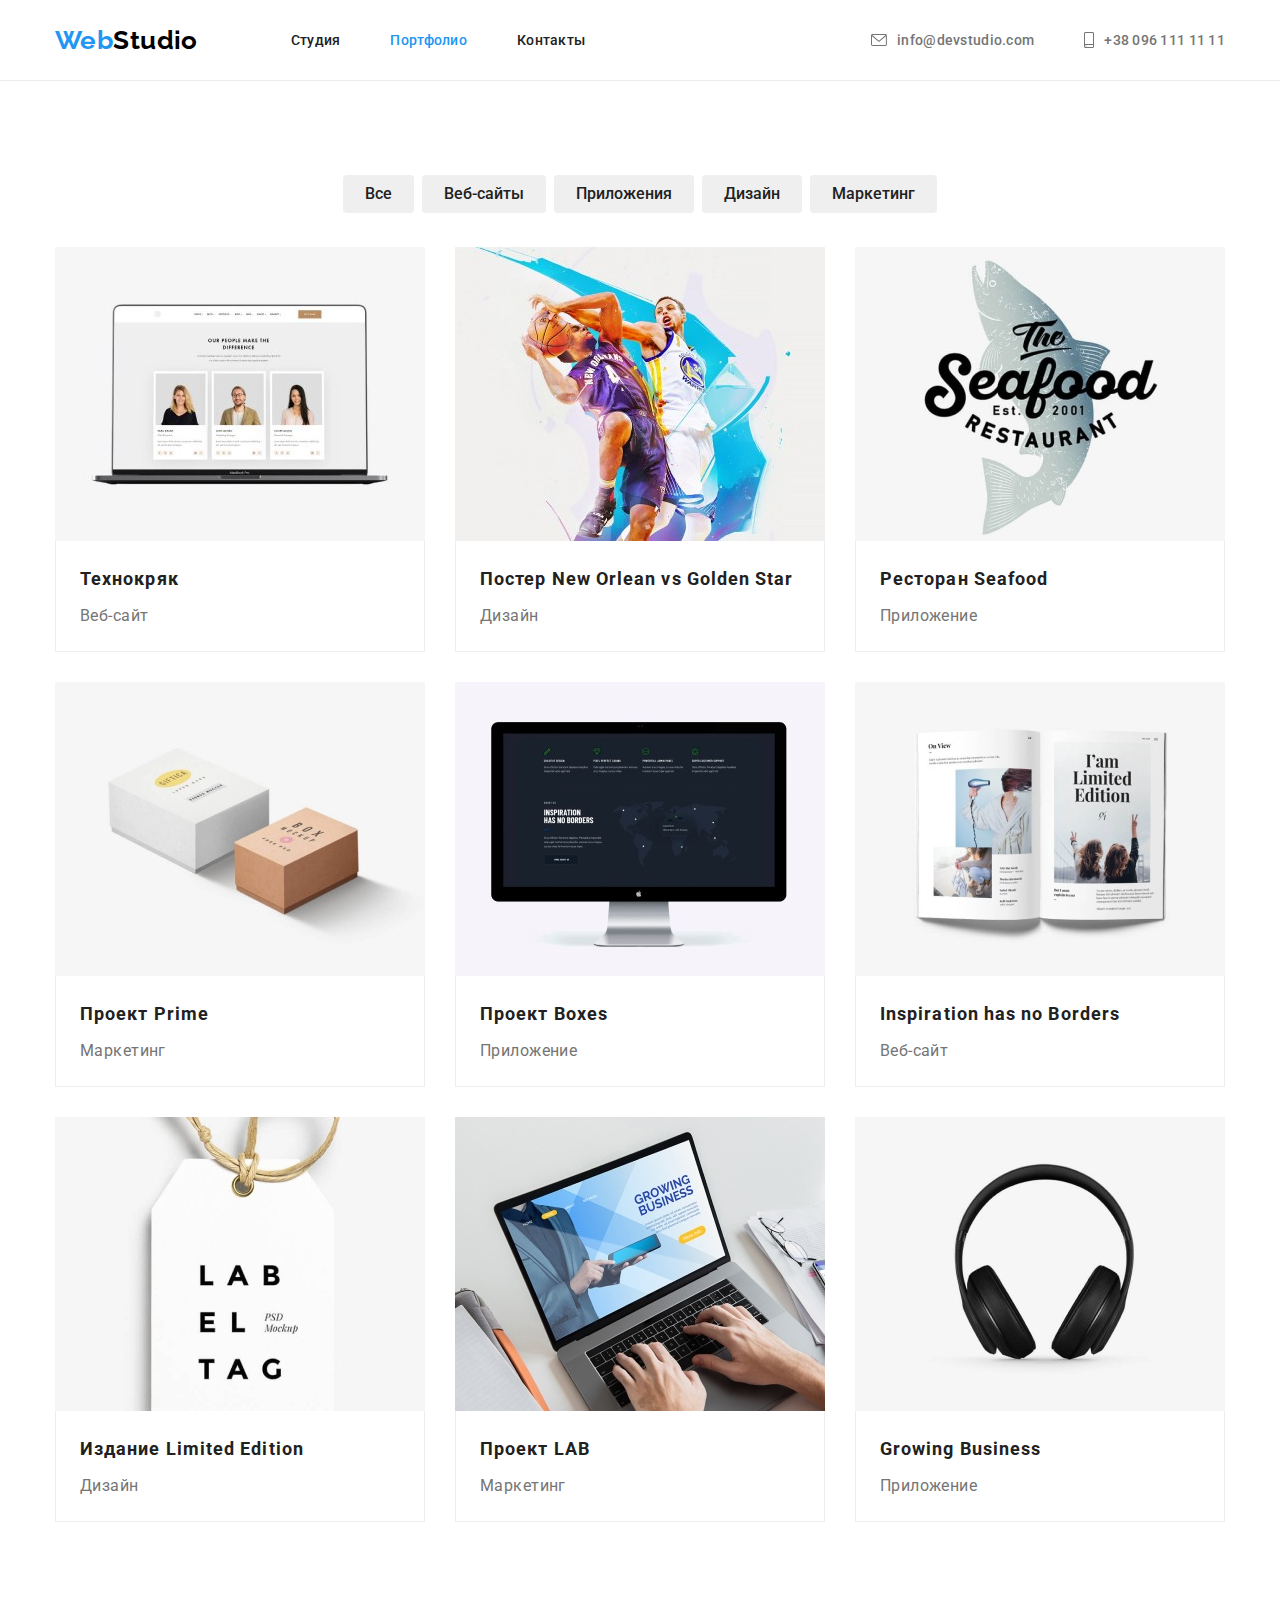
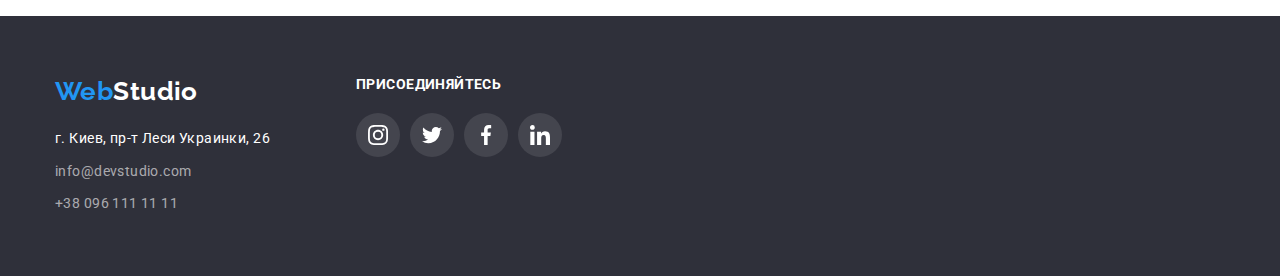
==== portfolio.html @ 1f8aaca6 "Start HW5" ====
<!DOCTYPE html>
<html lang="ru">

<head>
    <meta charset="UTF-8">
    <meta http-equiv="X-UA-Compatible" content="IE=edge">
    <meta name="viewport" content="width=device-width, initial-scale=1.0">
    <title>Домашнее задание №4</title>
    <link rel="preconnect" href="https://fonts.googleapis.com">
    <link rel="preconnect" href="https://fonts.gstatic.com" crossorigin>
    <link href="https://fonts.googleapis.com/css2?family=Raleway:wght@700&family=Roboto:wght@400;500;700;900&display=swap"
          rel="stylesheet">
    <link rel="stylesheet" href="https://cdnjs.cloudflare.com/ajax/libs/modern-normalize/1.1.0/modern-normalize.min.css"
          integrity="sha512-wpPYUAdjBVSE4KJnH1VR1HeZfpl1ub8YT/NKx4PuQ5NmX2tKuGu6U/JRp5y+Y8XG2tV+wKQpNHVUX03MfMFn9Q=="
          crossorigin="anonymous" referrerpolicy="no-referrer" />
    <link rel="stylesheet" href="./css/styles.css">
</head>

<body>
    <header class="header">
        <!-------------ВЕРХНЯЯ ЛИНИЯ -------------------->
        <div class="container">
            <nav class="header-nav">
                <a href="" class="logo">Web<span class="logo-header">Studio</span></a>
                <ul class="site-nav">
                    <li class="site-nav-item"><a href="./index.html" class="site-nav-link">Студия</a></li>
                    <li class="site-nav-item"><a href="./portfolio.html" class="site-nav-link current">Портфолио</a></li>
                    <li class="site-nav-item"><a href="#contacts" class="site-nav-link">Контакты</a></li>
                </ul>
            </nav>
            <!-- mail,tel -->
    
            <ul class="connect-header">
                <li class="connect-header-item"><a href="mailto:info@devstudio.com" class="connect-header-link"><svg
                             class="envelope" width="16" height="12">
                            <use href="./images/symbol-defs (2).svg#icon-envelope"></use>
                        </svg>info@devstudio.com</a></li>
                <li class="connect-header-item"><a href="tel:+380961111111" class="connect-header-link"><svg
                             class="envelope" width="10" height="16">
                            <use href="./images/symbol-defs (2).svg#icon-smartphone"></use>
                        </svg>+38 096 111 11 11</a>
                </li>
            </ul>
    
        </div>
    </header>
    <main>
        <!-- Портфель -->
        <section class="section">
            <div class="container">
                <h1 class="visually-hidden">Портфолио</h1>
                <ul class="filter-list">
                    <li class="filter-item"><button type="button" class="filter-btn btn">Все</button></li>
                    <li class="filter-item"><button type="button" class="filter-btn btn">Веб-сайты</button></li>
                    <li class="filter-item"><button type="button" class="filter-btn btn">Приложения</button></li>
                    <li class="filter-item"><button type="button" class="filter-btn btn">Дизайн</button></li>
                    <li class="filter-item"><button type="button" class="filter-btn btn">Маркетинг</button></li>
                </ul>
                <ul class="projekt">
                    <li class=projekt-item><a class="projekt-link" href=""><img src="images/img.jpg" alt="Веб-сайт Технокряк" width="370">
                            <div class="sign"><h2 class="projekt-titles">Технокряк</h2>
                            <p class="projekt-text">Веб-сайт</p></div>
                        </a></li>
                    <li class=projekt-item><a class="projekt-link" href=""><img src="images/img-1.jpg" alt="Дизайн постера"
                                 width="370">
                            <div class="sign"><h2 class="projekt-titles">Постер New Orlean vs Golden Star</h2>
                            <p class="projekt-text">Дизайн</p></div>
                        </a></li>
                    <li class=projekt-item><div class="projekt-shadow"><a class="projekt-link" href=""><img src="images/Group7.jpg" alt="Приложение рыбного ресторана"
                                 width="370">
                            <div class="sign"><h2 class="projekt-titles">Ресторан Seafood</h2>
                            <p class="projekt-text">Приложение</p></div>
                        </a></li>
                    <li class=projekt-item><div class="projekt-shadow"><a class="projekt-link" href=""><img src="images/img-3.jpg" alt="Проект Prime" width="370">
                            <div class="sign"><h2 class="projekt-titles">Проект Prime</h2>
                            <p class="projekt-text">Маркетинг</p></div>
                        </a></li>
                    <li class=projekt-item><div class="projekt-shadow"><a class="projekt-link" href=""><img src="images/img-4.jpg" alt="Проект Boxes" width="370">
                            <div class="sign"><h2 class="projekt-titles">Проект Boxes</h2>
                            <p class="projekt-text">Приложение</p></div>
                        </a></li>
                    <li class=projekt-item><div class="projekt-shadow"><a class="projekt-link" href=""><img src="images/img-5.jpg" alt="Сайт книг" width="370">
                            <div class="sign"><h2 class="projekt-titles">Inspiration has no Borders</h2>
                            <p class="projekt-text">Веб-сайт</p></div>
                        </a></li>
                    <li class=projekt-item><div class="projekt-shadow"><a class="projekt-link" href=""><img src="images/img-6.jpg" alt="Дизайн Limited Edition" width="370">
                            <div class="sign"><h2 class="projekt-titles">Издание Limited Edition</h2>
                            <p class="projekt-text">Дизайн</p></div>
                        </a></li>
                    <li class=projekt-item><div class="projekt-shadow"><a class="projekt-link" href=""><img src="images/img-7.jpg" alt="Маркетинг проект LAB" width="370">
                            <div class="sign"><h2 class="projekt-titles">Проект LAB</h2>
                            <p class="projekt-text">Маркетинг</p></div>
                        </a></li>
                    <li class=projekt-item><div class="projekt-shadow"><a class="projekt-link" href=""><img src="images/img-2.jpg" alt="Приложение для бизнеса" width="370">
                            <div class="sign"><h2 class="projekt-titles">Growing Business</h2>
                            <p class="projekt-text">Приложение</p></div></a></li>
                    
                </ul>
            </div>
        </section>
    </main>
    <!-- Подвал -->
    <footer class="footer section">
        <div class="container footer-flex">
            <div class="coordinates">
                <a href="" class="logo logo-indent">Web<span class="logo-footer">Studio</span></a>
                <address class="connect-footer" id="contacts">
                    <ul class="connect-footer-list">
                        <li class="connect-footer-adress">г. Киев, пр-т Леси Украинки, 26</li>
                        <li class="connect-footer-adress"><a class="connect-footer-mail"
                               href="mailto:info@devstudio.com">info@devstudio.com</a></li>
                        <li class="connect-footer-adress"><a class="connect-footer-mail" href="tel:+380961111111">+38 096
                                111 11 11</a></li>
                    </ul>
                </address>
            </div>
            <div class="subscribe">
                <p class="join title">Присоединяйтесь</p>
                <div class="footer-social">
    
                    <ul class="social-links-list footer-social-list">
                        <li class="social-links-item"><a class="social-network foot" href="https://www.instagram.com/"><svg
                                     width="20" height="20">
                                    <use href="./images/symbol-defs (2).svg#icon-instagram-2"></use>
                                </svg></a></li>
                        <li class="social-links-item"><a class="social-network foot" href="https://twitter.com/"><svg
                                     width="20" height="20">
                                    <use href="./images/symbol-defs (2).svg#icon-twitter-1"></use>
                                </svg></a></li>
                        <li class="social-links-item"><a class="social-network foot" href="https://www.facebook.com/"><svg
                                     width="20" height="20">
                                    <use href="./images/symbol-defs (2).svg#icon-facebook-1"></use>
                                </svg></a></li>
                        <li class="social-links-item"><a class="social-network foot" href="https://linkedin.com/"><svg
                                     width="20" height="20">
                                    <use href="./images/symbol-defs (2).svg#icon-linkedin-1"></use>
                                </svg></a></li>
                    </ul>
                </div>
            </div>
        </div>
    </footer>
   
</body>

</html>
---- css/styles.css ----
/* ----------------------RESET---------------- */
* {
  padding: 0;
  margin: 0;
  border: 0;
}
*,
*:before,
*:after {
  box-sizing: border-box;
}

nav,
footer,
header,
aside {
  display: block;
}
html,
body {
  height: 100%;
  width: 100%;
  font-size: 100%;
  line-height: 1;
  font-size: 14px;
  -ms-text-size-adjust: 100%;
  -moz-text-size-adjust: 100%;
  -webkit-text-size-adjust: 100%;
}
input,
button,
textarea {
  font-family: inherit;
}
input::-ms-clear {
  display: none;
}
button {
  cursor: pointer;
}
button::-moz-focus-inner {
  padding: 0;
  border: 0;
}
a,
a:visited,
a:hover {
  text-decoration: none;
}
ul,
li {
  list-style: none;
}
img {
  vertical-align: top;
}

.visually-hidden {
  position: absolute;
  width: 1px;
  height: 1px;
  margin: -1px;
  padding: 0;
  overflow: hidden;
  border: 0;
  clip: rect(0 0 0 0);
}
/* ----------------------------RESET END---------------- */

:root {
  --text-prime-color: #757575;
  --text-title-color: #212121;
  --text-white-color: #ffffff;
  --accent-color: #2196f3;
  --bg-prime-color: #ffffff;
  --bg-second-color: #f5f4fa;
  --bg-hero-footer: #2f303a;
  --social-netw-color: #afb1b8;
}

/*----------------- general styles--------------- */
body {
  color: var(--text-color);
  font-family: 'Roboto', sans-serif;
  font-size: 14px;
  background-color: var(--bg-color);
  letter-spacing: 0.03em;
}

.title {
  text-transform: uppercase;
  color: var(--text-title-color);
  font-weight: 700;
}
.btn {
  font-family: inherit;
  cursor: pointer;
  padding: 0;
  margin: 0;
  border: 0;
  border-radius: 0;
}
.logo {
  color: var(--accent-color);
  font-family: 'Raleway', sans-serif;
  font-size: 26px;
  font-weight: 700;
  line-height: 1.17;
  text-decoration: none;
}

/*----------------------- STYLE RESET-----------------*/
h1,
h2,
h3,
h4,
h5,
h6,
p {
  margin-top: 0px;
  margin-bottom: 0px;
}
ul {
  margin-top: 0px;
  margin-bottom: 0px;
  padding-left: 0px;
}
img {
  display: block;
  max-width: 100%;
  height: auto;
}
.container {
  width: 1200px;
  padding-left: 15px;
  padding-right: 15px;
  margin: 0px auto;
}
.section {
  padding-top: 94px;
  padding-bottom: 94px;
}

/* ----------------------Header style----------------------- */
.header {
  /* padding: 0; */
  border-bottom: 1px solid #ececec;
}
.logo-header {
  margin-right: 93px;
  color: #000000;
}
.site-nav {
  letter-spacing: 0.02em;
  display: flex;
  align-items: center;
}
.header-nav {
  display: flex;
  align-items: center;
}
.header .container {
  display: flex;
  align-items: center;
}

/*-------------------------- Navigation-------------- */
.site-nav-link {
  display: block;
  color: var(--text-title-color);
  font-weight: 500;
  line-height: 1.17;
  text-decoration: none;
  padding-top: 32px;
  padding-bottom: 32px;
}

.site-nav-item:not(:last-child) {
  margin-right: 50px;
}

.site-nav-link:hover,
.site-nav-link:focus,
.site-nav-link:active {
  color: var(--accent-color);
}
.site-nav-link.current {
  color: var(--accent-color);
}
.envelope {
  display: inline-block;
  align-items: center;
  margin-right: 10px;
  fill: var(--text-prime-color);
}

.connect-header {
  display: flex;
  align-items: center;
  margin-left: auto;
}
.connect-header-link {
  display: inline-flex;
  align-items: center;

  list-style: none;
  letter-spacing: 0.02em;
  font-weight: 500;
  line-height: 1.17;

  color: var(--text-prime-color);
  text-decoration: none;
  padding-top: 32px;
  padding-bottom: 32px;
}
.connect-header-link:hover .envelope,
.connect-header-link:focus .envelope,
.connect-header-link:hover,
.connect-header-link:focus {
  color: var(--accent-color);
  fill: var(--accent-color);
}
.connect-header-item:not(:last-child) {
  margin-right: 50px;
}
/*--------------------------------- Hero style--------------------- */
.hero {
  padding: 200px 0;
  text-align: center;

  margin-left: auto;
  margin-right: auto;
  max-width: 1600px;
  min-height: 600px;

  background-image: linear-gradient(
      rgba(47, 48, 58, 0.4),
      rgba(47, 48, 58, 0.4)
    ),
    url('../images/BG_Hero.jpg');
  background-color: var(--bg-hero-footer);
  background-repeat: no-repeat;
  background-position: center;
  background-size: cover;
}

.hero-title {
  margin-bottom: 30px;
  color: var(--text-white-color);
  font-weight: 900;
  font-size: 44px;
  letter-spacing: 0.06em;
  line-height: 1.37;
}
.hero-btn {
  width: 200px;
  padding-top: 10px;
  padding-bottom: 10px;
  box-shadow: 0px 4px 4px rgba(0, 0, 0, 0.15);
  border-radius: 4px;
  color: var(--text-white-color);
  background-color: var(--accent-color);
  font-size: 16px;
  font-weight: 700;
  line-height: 1.88;
  letter-spacing: 0.06em;
}

.hero-btn:hover,
.hero-btn:focus {
  background-color: #188ce8;
}
/* ---------------------------feature style-------------------- */
.feature-title {
  margin-bottom: 10px;
  line-height: 1.14;
}
.feature-list {
  display: flex;
  line-height: 1.71;
}
.feature-item {
  width: 270px;
}
.feature-item:not(:last-child) {
  margin-right: 30px;
}

.feature-text {
  color: var(--text-prime-color);
}
.feature-icon {
  display: flex;
  justify-content: center;
  margin-left: auto;
  margin-right: auto;
  margin-bottom: 30px;
  padding-top: 25px;
  padding-bottom: 25px;

  background-color: var(--bg-second-color);
}
/* ------------------------services provided style------------------ */
.service {
  padding-top: 0;
}

.service-title {
  margin-bottom: 50px;
  font-size: 36px;
  line-height: 1.17;
  text-align: center;
  text-transform: none;
}
.service-list {
  display: flex;
}
.service-item:not(:last-child) {
  margin-right: 30px;
}
/*------------------------------- team style-------------------------- */
.team {
  background-color: var(--bg-second-color);
}
.team-title {
  margin-bottom: 50px;
  font-size: 36px;
  line-height: 1.17;
  text-align: center;
  text-transform: none;
}
.team-list {
  display: flex;
  flex-wrap: wrap;
  line-height: 1.17;
}
.team-item:not(:last-child) {
  margin-right: 30px;
}
.card-name {
  padding-top: 30px;
  padding-bottom: 30px;
}
.team-name {
  font-weight: 500;
  font-size: 16px;
  color: var(--text-title-color);
  text-align: center;
  margin-bottom: 10px;
  line-height: 1.19;
}
.team-prof {
  font-size: 16px;
  color: var(--text-prime-color);
  text-align: center;
}
.team-shadow {
  background-color: var(--text-white-color);
  box-shadow: 0px 1px 3px rgba(0, 0, 0, 0.12), 0px 1px 1px rgba(0, 0, 0, 0.14),
    0px 2px 1px rgba(0, 0, 0, 0.2);
  border-radius: 0px 0px 4px 4px;
}
.team-shadow:hover,
.team-shadow:focus {
  box-shadow: 0px 4px 4px rgba(0, 0, 0, 0.25), 0px 1px 1px rgba(0, 0, 0, 0.14),
    0px 2px 1px rgba(0, 0, 0, 0.2);
}
/* ------------------------SOCIAL LINKS STYLES-------------------- */

.social-links-list {
  display: flex;
  justify-content: center;
  margin-top: 16px;
}
.social-links-item:not(:last-child) {
  margin-right: 10px;
}

.social-network {
  display: flex;
  align-items: center;
  width: 44px;
  height: 44px;
  justify-content: center;
  fill: var(--social-netw-color);
  background-color: var(--bg-prime-color);
  border-radius: 50%;
}
.social-network:hover,
.social-network:focus {
  background-color: var(--accent-color);
  fill: var(--text-white-color);
}
/* -----------------------------clients---------------------- */
.clients-title {
  font-size: 36px;
  line-height: 1.17;
  text-align: center;
  text-transform: none;
  margin-bottom: 50px;
}
.clients-list {
  display: flex;
  flex-wrap: wrap;
  margin-left: -30px;
}
.clients-item {
  flex-basis: calc(100% / 6 - 30px);
  margin-left: 30px;
}
.clients-links {
  display: flex;
  align-items: center;
  width: 170px;
  height: 92px;
  justify-content: center;
  fill: var(--social-netw-color);
  background-color: var(--bg-prime-color);
  border: 1px solid #afb1b8;
  border-radius: 4px;
}
.clients-links:hover,
.clients-links:focus {
  border-color: var(--accent-color);
  fill: var(--accent-color);
}

/* --------------------PORTFOLIO ORIGINAL STYLES---------------------- */
.filter-list {
  display: flex;
  justify-content: center;
  margin-bottom: 34px;
  text-align: center;
}
.filter-item:not(:last-child) {
  margin-right: 8px;
}
.filter-btn {
  padding-top: 6px;
  padding-bottom: 6px;
  padding-left: 22px;
  padding-right: 22px;

  font-weight: 500;
  font-size: 16px;
  line-height: 1.6;
  color: var(--text-title-color);
  border-radius: 4px;
}
.filter-btn:hover,
.filter-btn:focus {
  background-color: var(--accent-color);
  color: var(--text-white-color);
  box-shadow: 0px 3px 1px rgba(0, 0, 0, 0.1), 0px 1px 2px rgba(0, 0, 0, 0.08),
    0px 2px 2px rgba(0, 0, 0, 0.12);
  border-radius: 4px;
}
.projekt {
  display: flex;
  flex-wrap: wrap;
  margin-top: -30px;
  margin-left: -30px;
}
.projekt-item {
  flex-basis: calc(100% / 3 - 30px);
  margin-top: 30px;
  margin-left: 30px;
}
.projekt-link {
  display: block;
}
.projekt-link:hover,
.projekt-link:focus {
  box-shadow: 0px 1px 1px rgba(0, 0, 0, 0.12), 0px 4px 4px rgba(0, 0, 0, 0.06),
    1px 4px 6px rgba(0, 0, 0, 0.16);
}

.projekt-titles {
  margin-bottom: 4px;
  font-weight: 700;
  font-size: 18px;
  line-height: 2;
  letter-spacing: 0.06em;
  color: var(--text-title-color);
}
.projekt-text {
  font-size: 16px;
  line-height: 1.88;
  color: var(--text-prime-color);
}
.sign {
  padding-top: 20px;
  padding-bottom: 20px;
  padding-left: 24px;
  padding-right: 24px;
  border: 1px solid #eeeeee;
  border-top: none;
}

/*----------------------------- footer style------------------- */
.footer {
  background-color: var(--bg-hero-footer);
  padding-top: 60px;
  padding-bottom: 60px;
}
.logo-indent {
  display: block;
  margin-right: 0;
  margin-bottom: 20px;
}
.logo-footer {
  color: var(--text-white-color);
}
.connect-footer {
  line-height: 1.71;
  font-style: normal;
}

.connect-footer-adress:not(:last-child) {
  color: var(--text-white-color);
  margin-bottom: 9px;
}
.connect-footer-mail {
  color: rgba(255, 255, 255, 0.6);
}
.connect-footer-mail:hover,
.connect-footer-mail:focus {
  color: var(--accent-color);
}
/* ------------------------FOOTER SOCIAL LINKS-------------------- */
.footer-flex {
  display: flex;
}
.coordinates {
  width: 231px;
}
.subscribe {
  margin-left: 70px;
}
.footer-social-list {
  margin-top: 0;
}
.footer-social {
  display: flex;
  justify-content: center;
  align-items: center;
  height: ;
}
.join {
  display: block;
  color: var(--text-white-color);

  margin-bottom: 20px;

  line-height: 1.17;
}

.foot {
  fill: var(--text-white-color);
  background-color: rgba(255, 255, 255, 0.1);
}
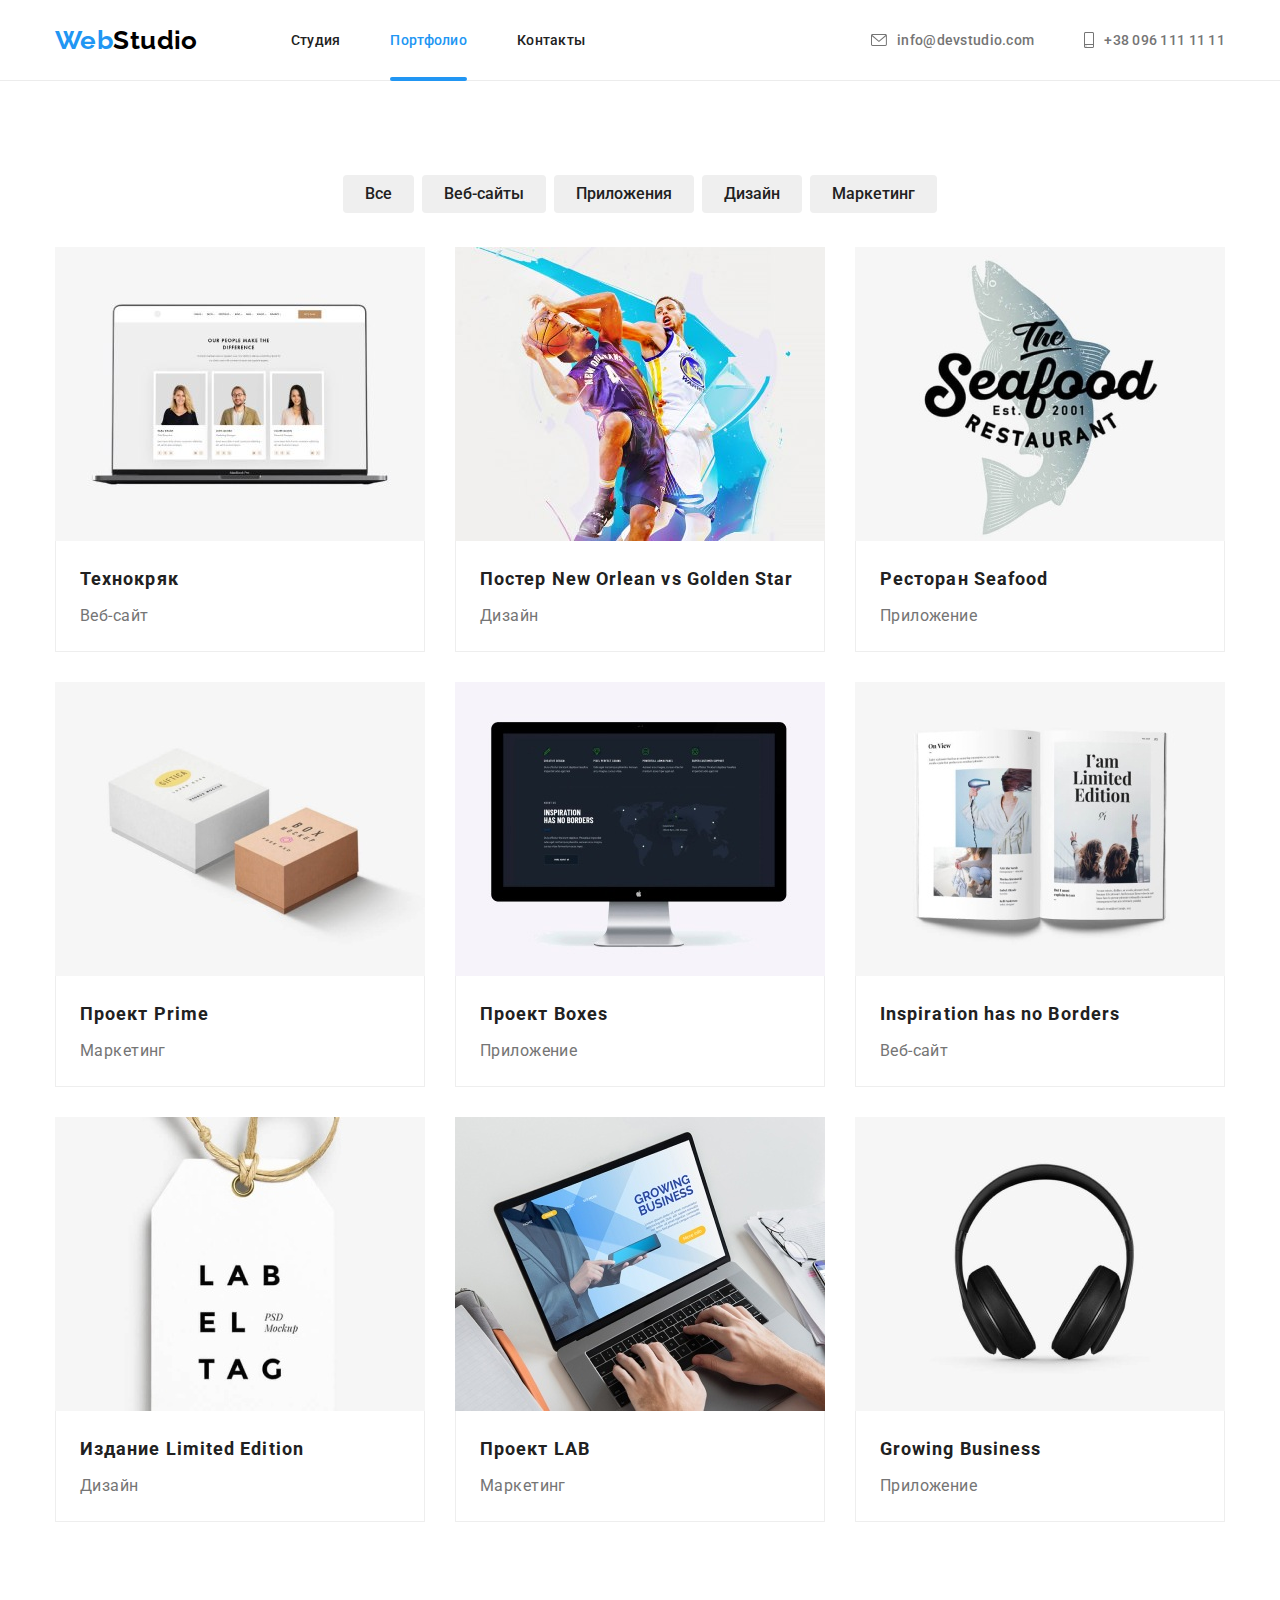
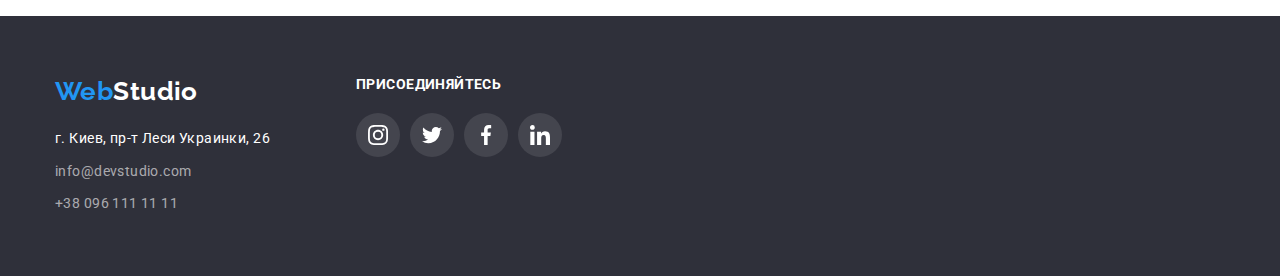
==== commit 6c16ceee: "add animation" ====
--- a/portfolio.html
+++ b/portfolio.html
@@ -5,7 +5,7 @@
     <meta charset="UTF-8">
     <meta http-equiv="X-UA-Compatible" content="IE=edge">
     <meta name="viewport" content="width=device-width, initial-scale=1.0">
-    <title>Домашнее задание №4</title>
+    <title>Домашнее задание №5 Портфолио</title>
     <link rel="preconnect" href="https://fonts.googleapis.com">
     <link rel="preconnect" href="https://fonts.gstatic.com" crossorigin>
     <link href="https://fonts.googleapis.com/css2?family=Raleway:wght@700&family=Roboto:wght@400;500;700;900&display=swap"
--- a/css/styles.css
+++ b/css/styles.css
@@ -166,6 +166,8 @@
 
 /*-------------------------- Navigation-------------- */
 .site-nav-link {
+  position: relative;
+
   display: block;
   color: var(--text-title-color);
   font-weight: 500;
@@ -173,6 +175,8 @@
   text-decoration: none;
   padding-top: 32px;
   padding-bottom: 32px;
+
+  transition: color 250ms cubic-bezier(0.4, 0, 0.2, 1);
 }
 
 .site-nav-item:not(:last-child) {
@@ -187,11 +191,33 @@
 .site-nav-link.current {
   color: var(--accent-color);
 }
+.site-nav-link::after {
+  content: '';
+
+  position: absolute;
+  left: 0;
+  bottom: -1px;
+
+  display: block;
+  width: 0%;
+  height: 4px;
+  background: var(--accent-color);
+  border-radius: 2px;
+
+  opacity: 0;
+}
+.site-nav-link.current::after {
+  opacity: 1;
+  width: 100%;
+}
+
 .envelope {
   display: inline-block;
   align-items: center;
   margin-right: 10px;
   fill: var(--text-prime-color);
+
+  transition: fill 250ms cubic-bezier(0.4, 0, 0.2, 1);
 }
 
 .connect-header {
@@ -212,6 +238,8 @@
   text-decoration: none;
   padding-top: 32px;
   padding-bottom: 32px;
+
+  transition: color 250ms cubic-bezier(0.4, 0, 0.2, 1);
 }
 .connect-header-link:hover .envelope,
 .connect-header-link:focus .envelope,
@@ -264,6 +292,8 @@
   font-weight: 700;
   line-height: 1.88;
   letter-spacing: 0.06em;
+
+  transition: background-color 250ms cubic-bezier(0.4, 0, 0.2, 1);
 }
 
 .hero-btn:hover,
@@ -317,6 +347,25 @@
 }
 .service-item:not(:last-child) {
   margin-right: 30px;
+}
+.service-item {
+  position: relative;
+}
+.service-overlay {
+  display: flex;
+  position: absolute;
+  bottom: 0;
+
+  width: 100%;
+  height: 70px;
+
+  font-weight: 700px;
+  line-height: 1.14;
+  justify-content: center;
+  align-items: center;
+  text-transform: uppercase;
+  color: var(--text-white-color);
+  background-color: rgba(47, 48, 58, 0.8);
 }
 /*------------------------------- team style-------------------------- */
 .team {
@@ -359,6 +408,8 @@
   box-shadow: 0px 1px 3px rgba(0, 0, 0, 0.12), 0px 1px 1px rgba(0, 0, 0, 0.14),
     0px 2px 1px rgba(0, 0, 0, 0.2);
   border-radius: 0px 0px 4px 4px;
+
+  transition: box-shadow 250ms cubic-bezier(0.4, 0, 0.2, 1);
 }
 .team-shadow:hover,
 .team-shadow:focus {
@@ -385,6 +436,9 @@
   fill: var(--social-netw-color);
   background-color: var(--bg-prime-color);
   border-radius: 50%;
+
+  transition: background-color 250ms cubic-bezier(0.4, 0, 0.2, 1),
+    fill 250ms cubic-bezier(0.4, 0, 0.2, 1);
 }
 .social-network:hover,
 .social-network:focus {
@@ -418,6 +472,9 @@
   background-color: var(--bg-prime-color);
   border: 1px solid #afb1b8;
   border-radius: 4px;
+
+  transition: border-color 250ms cubic-bezier(0.4, 0, 0.2, 1),
+    fill 250ms cubic-bezier(0.4, 0, 0.2, 1);
 }
 .clients-links:hover,
 .clients-links:focus {
@@ -446,6 +503,11 @@
   line-height: 1.6;
   color: var(--text-title-color);
   border-radius: 4px;
+
+  transition: background-color 250ms cubic-bezier(0.4, 0, 0.2, 1),
+    color 250ms cubic-bezier(0.4, 0, 0.2, 1),
+    box-shadow 250ms cubic-bezier(0.4, 0, 0.2, 1),
+    border-radius 250ms cubic-bezier(0.4, 0, 0.2, 1);
 }
 .filter-btn:hover,
 .filter-btn:focus {
@@ -468,6 +530,8 @@
 }
 .projekt-link {
   display: block;
+
+  transition: box-shadow 250ms cubic-bezier(0.4, 0, 0.2, 1);
 }
 .projekt-link:hover,
 .projekt-link:focus {
@@ -522,6 +586,8 @@
 }
 .connect-footer-mail {
   color: rgba(255, 255, 255, 0.6);
+
+  transition: color 250ms cubic-bezier(0.4, 0, 0.2, 1);
 }
 .connect-footer-mail:hover,
 .connect-footer-mail:focus {
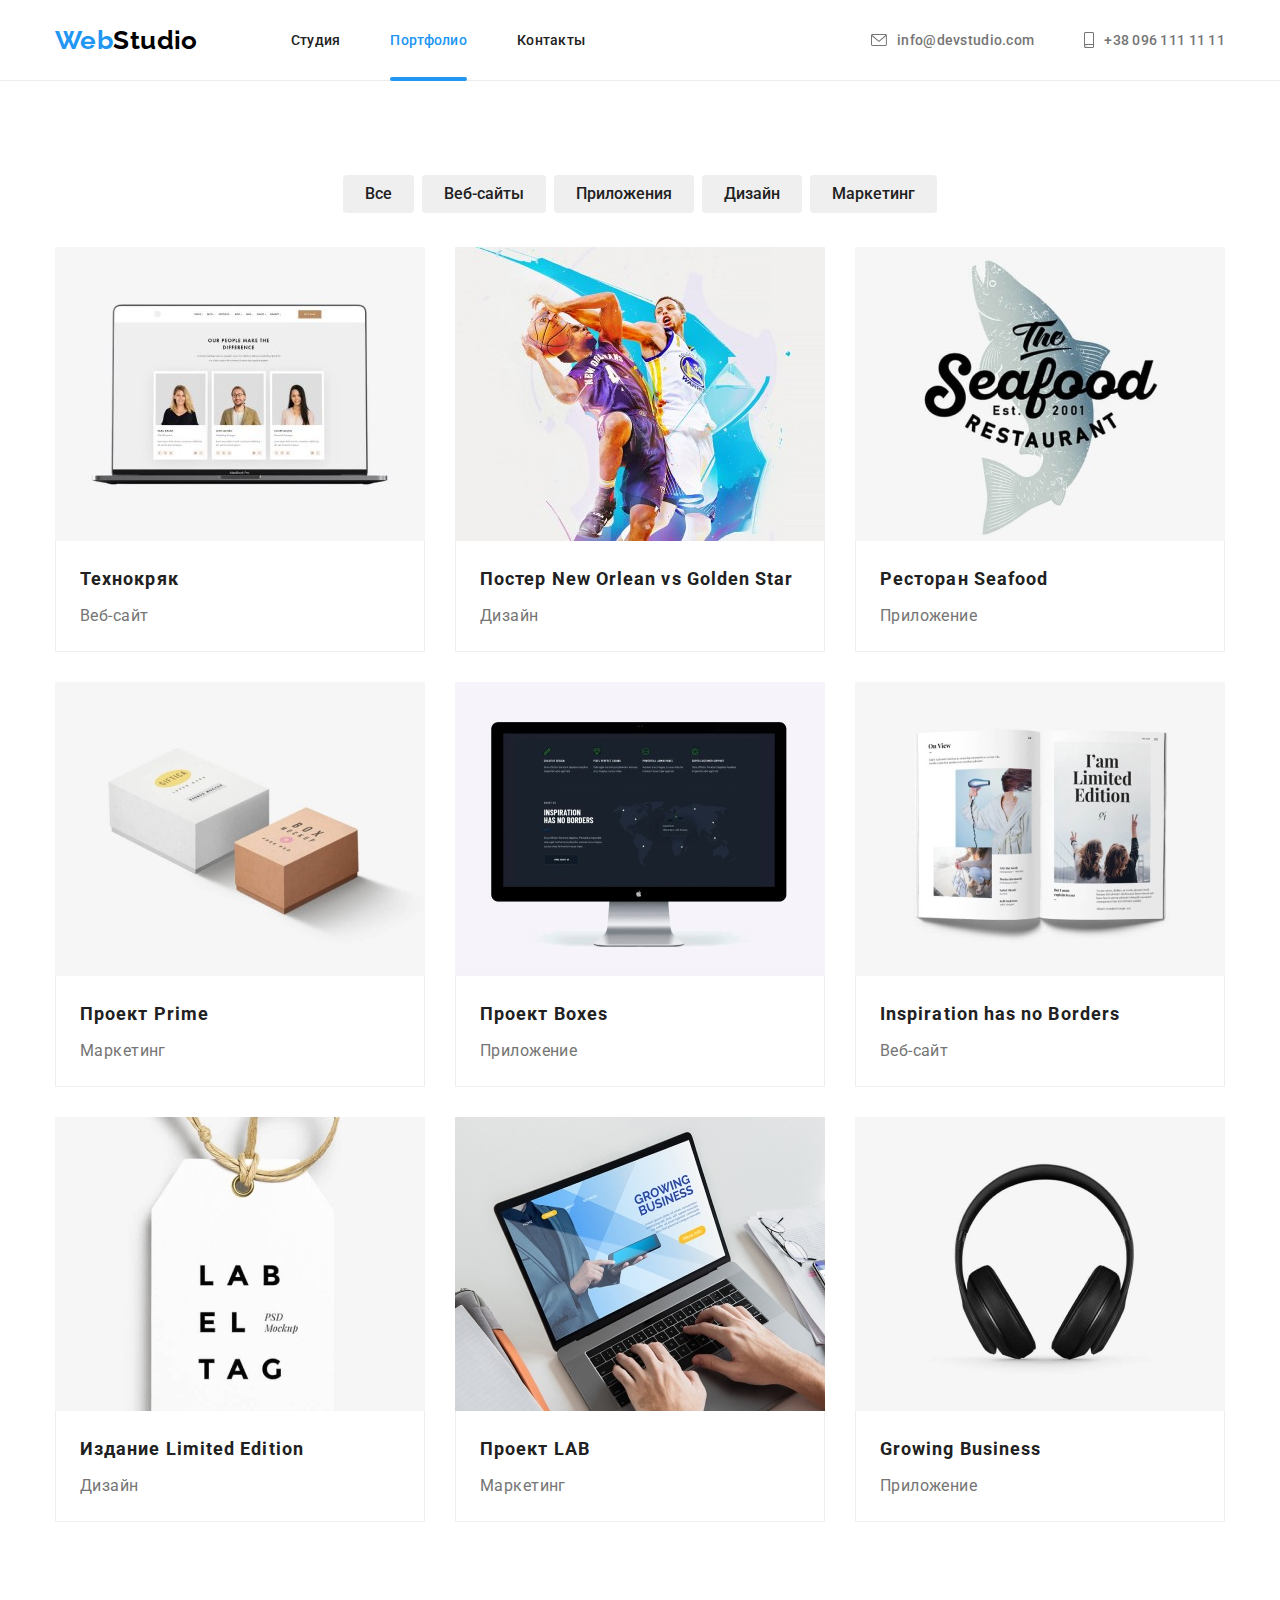
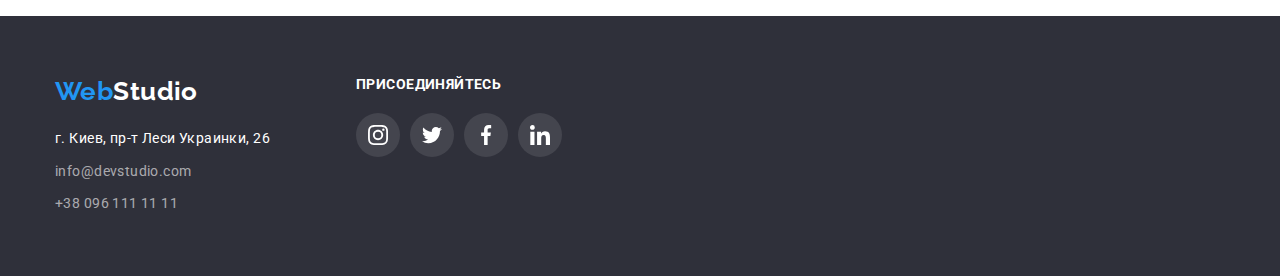
==== commit 86317b94: "Add overlay." ====
--- a/portfolio.html
+++ b/portfolio.html
@@ -13,6 +13,8 @@
     <link rel="stylesheet" href="https://cdnjs.cloudflare.com/ajax/libs/modern-normalize/1.1.0/modern-normalize.min.css"
           integrity="sha512-wpPYUAdjBVSE4KJnH1VR1HeZfpl1ub8YT/NKx4PuQ5NmX2tKuGu6U/JRp5y+Y8XG2tV+wKQpNHVUX03MfMFn9Q=="
           crossorigin="anonymous" referrerpolicy="no-referrer" />
+        <!-- анимация лого -->
+        <link rel="stylesheet" href="https://cdnjs.cloudflare.com/ajax/libs/animate.css/4.1.1/animate.min.css" />
     <link rel="stylesheet" href="./css/styles.css">
 </head>
 
@@ -21,7 +23,7 @@
         <!-------------ВЕРХНЯЯ ЛИНИЯ -------------------->
         <div class="container">
             <nav class="header-nav">
-                <a href="" class="logo">Web<span class="logo-header">Studio</span></a>
+                <a href="" class="logo animate__animated animate__heartBeat">Web<span class="logo-header">Studio</span></a>
                 <ul class="site-nav">
                     <li class="site-nav-item"><a href="./index.html" class="site-nav-link">Студия</a></li>
                     <li class="site-nav-item"><a href="./portfolio.html" class="site-nav-link current">Портфолио</a></li>
@@ -57,41 +59,57 @@
                     <li class="filter-item"><button type="button" class="filter-btn btn">Маркетинг</button></li>
                 </ul>
                 <ul class="projekt">
-                    <li class=projekt-item><a class="projekt-link" href=""><img src="images/img.jpg" alt="Веб-сайт Технокряк" width="370">
+                    <li class=projekt-item><a class="projekt-link" href=""><div class="projekt-overlay"><img src="images/img.jpg" alt="Веб-сайт Технокряк" width="370">
+                        <p class="projekt-overlay-text">Технокряк это современная площадка распространения коронавируса. Компании используют эту платформу для цифрового шпионажа и атак на защищённые сервера конкурентов.</p></div>
                             <div class="sign"><h2 class="projekt-titles">Технокряк</h2>
                             <p class="projekt-text">Веб-сайт</p></div>
                         </a></li>
-                    <li class=projekt-item><a class="projekt-link" href=""><img src="images/img-1.jpg" alt="Дизайн постера"
-                                 width="370">
+                    <li class=projekt-item><a class="projekt-link" href=""><div class="projekt-overlay"><img src="images/img-1.jpg" alt="Дизайн постера"
+                                 width="370"><p class="projekt-overlay-text">Технокряк это современная площадка распространения коронавируса. Компании используют эту
+                                    платформу для цифрового шпионажа и атак на защищённые сервера конкурентов.</p></div>
                             <div class="sign"><h2 class="projekt-titles">Постер New Orlean vs Golden Star</h2>
                             <p class="projekt-text">Дизайн</p></div>
                         </a></li>
-                    <li class=projekt-item><div class="projekt-shadow"><a class="projekt-link" href=""><img src="images/Group7.jpg" alt="Приложение рыбного ресторана"
-                                 width="370">
+                    <li class=projekt-item><div class="projekt-shadow"><a class="projekt-link" href=""><div class="projekt-overlay"><img src="images/Group7.jpg" alt="Приложение рыбного ресторана"
+                                 width="370"><p class="projekt-overlay-text">Технокряк это современная площадка распространения коронавируса. Компании используют эту
+                                    платформу для цифрового шпионажа и атак на защищённые сервера конкурентов.</p>
+                                </div>
                             <div class="sign"><h2 class="projekt-titles">Ресторан Seafood</h2>
                             <p class="projekt-text">Приложение</p></div>
                         </a></li>
-                    <li class=projekt-item><div class="projekt-shadow"><a class="projekt-link" href=""><img src="images/img-3.jpg" alt="Проект Prime" width="370">
+                    <li class=projekt-item><div class="projekt-shadow"><a class="projekt-link" href=""><div class="projekt-overlay"><img src="images/img-3.jpg" alt="Проект Prime" width="370"><p class="projekt-overlay-text">Технокряк это современная площадка распространения коронавируса. Компании используют эту
+                        платформу для цифрового шпионажа и атак на защищённые сервера конкурентов.</p>
+                    </div>
                             <div class="sign"><h2 class="projekt-titles">Проект Prime</h2>
                             <p class="projekt-text">Маркетинг</p></div>
                         </a></li>
-                    <li class=projekt-item><div class="projekt-shadow"><a class="projekt-link" href=""><img src="images/img-4.jpg" alt="Проект Boxes" width="370">
+                    <li class=projekt-item><div class="projekt-shadow"><a class="projekt-link" href=""><div class="projekt-overlay"><img src="images/img-4.jpg" alt="Проект Boxes" width="370"><p class="projekt-overlay-text">Технокряк это современная площадка распространения коронавируса. Компании используют эту
+                        платформу для цифрового шпионажа и атак на защищённые сервера конкурентов.</p>
+                    </div>
                             <div class="sign"><h2 class="projekt-titles">Проект Boxes</h2>
                             <p class="projekt-text">Приложение</p></div>
                         </a></li>
-                    <li class=projekt-item><div class="projekt-shadow"><a class="projekt-link" href=""><img src="images/img-5.jpg" alt="Сайт книг" width="370">
+                    <li class=projekt-item><div class="projekt-shadow"><a class="projekt-link" href=""><div class="projekt-overlay"><img src="images/img-5.jpg" alt="Сайт книг" width="370"><p class="projekt-overlay-text">Технокряк это современная площадка распространения коронавируса. Компании используют эту
+                        платформу для цифрового шпионажа и атак на защищённые сервера конкурентов.</p>
+                    </div>
                             <div class="sign"><h2 class="projekt-titles">Inspiration has no Borders</h2>
                             <p class="projekt-text">Веб-сайт</p></div>
                         </a></li>
-                    <li class=projekt-item><div class="projekt-shadow"><a class="projekt-link" href=""><img src="images/img-6.jpg" alt="Дизайн Limited Edition" width="370">
+                    <li class=projekt-item><div class="projekt-shadow"><a class="projekt-link" href=""><div class="projekt-overlay"><img src="images/img-6.jpg" alt="Дизайн Limited Edition" width="370"><p class="projekt-overlay-text">Технокряк это современная площадка распространения коронавируса. Компании используют эту
+                        платформу для цифрового шпионажа и атак на защищённые сервера конкурентов.</p>
+                    </div>
                             <div class="sign"><h2 class="projekt-titles">Издание Limited Edition</h2>
                             <p class="projekt-text">Дизайн</p></div>
                         </a></li>
-                    <li class=projekt-item><div class="projekt-shadow"><a class="projekt-link" href=""><img src="images/img-7.jpg" alt="Маркетинг проект LAB" width="370">
+                    <li class=projekt-item><div class="projekt-shadow"><a class="projekt-link" href=""><div class="projekt-overlay"><img src="images/img-7.jpg" alt="Маркетинг проект LAB" width="370"><p class="projekt-overlay-text">Технокряк это современная площадка распространения коронавируса. Компании используют эту
+                        платформу для цифрового шпионажа и атак на защищённые сервера конкурентов.</p>
+                    </div>
                             <div class="sign"><h2 class="projekt-titles">Проект LAB</h2>
                             <p class="projekt-text">Маркетинг</p></div>
                         </a></li>
-                    <li class=projekt-item><div class="projekt-shadow"><a class="projekt-link" href=""><img src="images/img-2.jpg" alt="Приложение для бизнеса" width="370">
+                    <li class=projekt-item><div class="projekt-shadow"><a class="projekt-link" href=""><div class="projekt-overlay"><img src="images/img-2.jpg" alt="Приложение для бизнеса" width="370"><p class="projekt-overlay-text">Технокряк это современная площадка распространения коронавируса. Компании используют эту
+                        платформу для цифрового шпионажа и атак на защищённые сервера конкурентов.</p>
+                    </div>
                             <div class="sign"><h2 class="projekt-titles">Growing Business</h2>
                             <p class="projekt-text">Приложение</p></div></a></li>
                     
--- a/css/styles.css
+++ b/css/styles.css
@@ -76,6 +76,8 @@
   --bg-second-color: #f5f4fa;
   --bg-hero-footer: #2f303a;
   --social-netw-color: #afb1b8;
+
+  --timing-function: cubic-bezier(0.4, 0, 0.2, 1);
 }
 
 /*----------------- general styles--------------- */
@@ -176,7 +178,7 @@
   padding-top: 32px;
   padding-bottom: 32px;
 
-  transition: color 250ms cubic-bezier(0.4, 0, 0.2, 1);
+  transition: color 250ms var(--timing-function);
 }
 
 .site-nav-item:not(:last-child) {
@@ -217,7 +219,7 @@
   margin-right: 10px;
   fill: var(--text-prime-color);
 
-  transition: fill 250ms cubic-bezier(0.4, 0, 0.2, 1);
+  transition: fill 250ms var(--timing-function);
 }
 
 .connect-header {
@@ -239,7 +241,7 @@
   padding-top: 32px;
   padding-bottom: 32px;
 
-  transition: color 250ms cubic-bezier(0.4, 0, 0.2, 1);
+  transition: color 250ms var(--timing-function);
 }
 .connect-header-link:hover .envelope,
 .connect-header-link:focus .envelope,
@@ -293,7 +295,7 @@
   line-height: 1.88;
   letter-spacing: 0.06em;
 
-  transition: background-color 250ms cubic-bezier(0.4, 0, 0.2, 1);
+  transition: background-color 250ms var(--timing-function);
 }
 
 .hero-btn:hover,
@@ -409,7 +411,7 @@
     0px 2px 1px rgba(0, 0, 0, 0.2);
   border-radius: 0px 0px 4px 4px;
 
-  transition: box-shadow 250ms cubic-bezier(0.4, 0, 0.2, 1);
+  transition: box-shadow 250ms var(--timing-function);
 }
 .team-shadow:hover,
 .team-shadow:focus {
@@ -437,8 +439,8 @@
   background-color: var(--bg-prime-color);
   border-radius: 50%;
 
-  transition: background-color 250ms cubic-bezier(0.4, 0, 0.2, 1),
-    fill 250ms cubic-bezier(0.4, 0, 0.2, 1);
+  transition: background-color 250ms var(--timing-function),
+    fill 250ms var(--timing-function);
 }
 .social-network:hover,
 .social-network:focus {
@@ -473,8 +475,8 @@
   border: 1px solid #afb1b8;
   border-radius: 4px;
 
-  transition: border-color 250ms cubic-bezier(0.4, 0, 0.2, 1),
-    fill 250ms cubic-bezier(0.4, 0, 0.2, 1);
+  transition: border-color 250ms var(--timing-function),
+    fill 250ms var(--timing-function);
 }
 .clients-links:hover,
 .clients-links:focus {
@@ -504,10 +506,9 @@
   color: var(--text-title-color);
   border-radius: 4px;
 
-  transition: background-color 250ms cubic-bezier(0.4, 0, 0.2, 1),
-    color 250ms cubic-bezier(0.4, 0, 0.2, 1),
-    box-shadow 250ms cubic-bezier(0.4, 0, 0.2, 1),
-    border-radius 250ms cubic-bezier(0.4, 0, 0.2, 1);
+  transition: background-color 250ms var(--timing-function),
+    color 250ms var(--timing-function), box-shadow 250ms var(--timing-function),
+    border-radius 250ms var(--timing-function);
 }
 .filter-btn:hover,
 .filter-btn:focus {
@@ -560,6 +561,30 @@
   border: 1px solid #eeeeee;
   border-top: none;
 }
+.projekt-overlay {
+  position: relative;
+  overflow: hidden;
+}
+.projekt-overlay-text {
+  position: absolute;
+  top: 0;
+  left: 0;
+  height: 100%;
+  overflow: hidden;
+
+  font-size: 18px;
+  line-height: 1.55;
+  color: var(--text-white-color);
+  padding: 63px 24px;
+
+  background: rgba(33, 150, 243, 0.9);
+  transform: translateY(100%);
+  transition: transform 250ms var(--timing-function);
+}
+.projekt-item:hover .projekt-overlay-text,
+.projekt-item:focus .projekt-overlay-text {
+  transform: translateY(0%);
+}
 
 /*----------------------------- footer style------------------- */
 .footer {
@@ -587,7 +612,7 @@
 .connect-footer-mail {
   color: rgba(255, 255, 255, 0.6);
 
-  transition: color 250ms cubic-bezier(0.4, 0, 0.2, 1);
+  transition: color 250ms var(--timing-function);
 }
 .connect-footer-mail:hover,
 .connect-footer-mail:focus {
@@ -625,3 +650,61 @@
   fill: var(--text-white-color);
   background-color: rgba(255, 255, 255, 0.1);
 }
+/*__________ МОДАЛЬНОЕ ОКНО____________ */
+.backdrop {
+  position: fixed;
+  top: 0;
+  left: 0;
+  width: 100%;
+  height: 100%;
+  background-color: rgba(0, 0, 0, 0.2);
+
+  opacity: 1;
+  visibility: visible;
+  transition: opacity 500ms var(--timing-function),
+    visibility 500ms var(--timing-function);
+}
+.backdrop.is-hidden {
+  opacity: 0;
+  pointer-events: none;
+  visibility: hidden;
+}
+.backdrop.is-hidden .modal {
+  transform: translate(-50%, -50%) scale(0.5);
+}
+
+.modal {
+  position: absolute;
+  top: 50%;
+  left: 50%;
+
+  min-width: 528px;
+  min-height: 581px;
+  background-color: var(--bg-prime-color);
+  box-shadow: 0px 1px 3px rgba(0, 0, 0, 0.12), 0px 1px 1px rgba(0, 0, 0, 0.14),
+    0px 2px 1px rgba(0, 0, 0, 0.2);
+  border-radius: 4px;
+
+  transform: translate(-50%, -50%);
+  transition: transform 500ms var(--timing-function);
+}
+.btn-closed {
+  position: absolute;
+  top: 8px;
+  right: 8px;
+  display: flex;
+  justify-content: center;
+  align-items: center;
+  width: 30px;
+  height: 30px;
+  border-radius: 50%;
+  background: var(--bg-prime-color);
+  border: 1px solid rgba(0, 0, 0, 0.1);
+
+  transition: border 250ms var(--timing-function);
+}
+.btn-closed:hover,
+.btn-closed:focus {
+  border: 1px solid var(--accent-color);
+  fill: var(--accent-color);
+}
